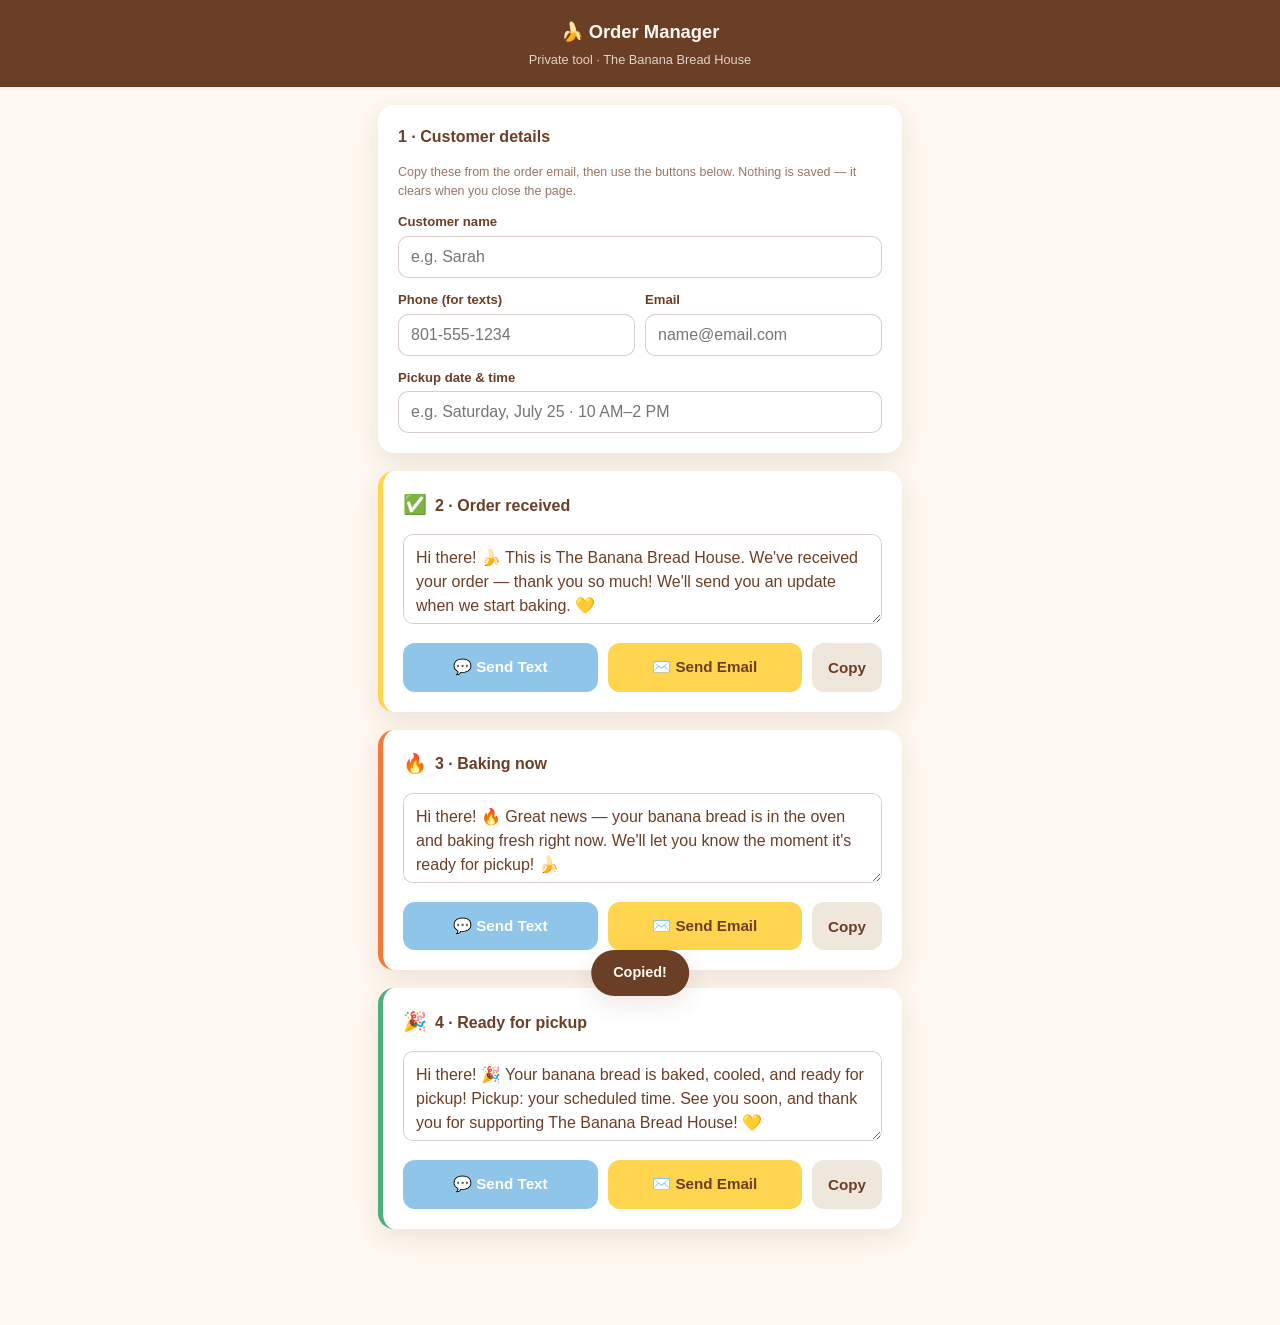
==== order-manager.html @ 83ee5b46 "Add files via upload" ====
<!DOCTYPE html>
<html lang="en">
<head>
<meta charset="UTF-8">
<meta name="viewport" content="width=device-width, initial-scale=1.0">
<title>Order Manager · The Banana Bread House</title>
<meta name="robots" content="noindex, nofollow">
<link rel="icon" type="image/png" href="../images/logo.png">
<style>
  :root {
    --yellow: #FFD54F;
    --brown: #6B3E26;
    --cream: #FFF8F0;
    --blue: #8EC5E9;
    --green: #4CAF7D;
    --radius: 16px;
    --shadow: 0 8px 24px rgba(107, 62, 38, 0.12);
  }
  * { box-sizing: border-box; }
  body {
    margin: 0;
    font-family: -apple-system, BlinkMacSystemFont, 'Segoe UI', Roboto, sans-serif;
    background: var(--cream);
    color: var(--brown);
    line-height: 1.5;
    padding-bottom: 60px;
  }
  header {
    background: var(--brown);
    color: var(--cream);
    padding: 18px 20px;
    text-align: center;
    position: sticky;
    top: 0;
    z-index: 10;
  }
  header h1 { margin: 0; font-size: 1.15rem; }
  header p { margin: 4px 0 0; font-size: 0.8rem; opacity: 0.8; }
  .wrap { max-width: 560px; margin: 0 auto; padding: 18px; }
  .card {
    background: #fff;
    border-radius: var(--radius);
    padding: 20px;
    box-shadow: var(--shadow);
    margin-bottom: 18px;
  }
  .card h2 {
    margin: 0 0 14px;
    font-size: 1rem;
    display: flex;
    align-items: center;
    gap: 8px;
  }
  label { display: block; font-weight: 700; font-size: 0.82rem; margin: 12px 0 4px; }
  input, textarea {
    width: 100%;
    padding: 11px 12px;
    border: 1px solid rgba(107, 62, 38, 0.25);
    border-radius: 10px;
    font-size: 1rem;
    font-family: inherit;
    color: var(--brown);
    background: #fff;
  }
  input:focus, textarea:focus { outline: 2px solid var(--blue); }
  textarea { resize: vertical; min-height: 90px; line-height: 1.5; }
  .row { display: flex; gap: 10px; }
  .row > div { flex: 1; }
  .stage {
    border-left: 5px solid var(--yellow);
  }
  .stage.baking { border-left-color: #F5793B; }
  .stage.ready { border-left-color: var(--green); }
  .stage .emoji { font-size: 1.2rem; }
  .btn-row { display: flex; gap: 10px; margin-top: 12px; flex-wrap: wrap; }
  .btn {
    flex: 1;
    min-width: 120px;
    text-align: center;
    padding: 13px 10px;
    border-radius: 12px;
    font-weight: 700;
    font-size: 0.95rem;
    text-decoration: none;
    border: none;
    cursor: pointer;
    display: inline-flex;
    align-items: center;
    justify-content: center;
    gap: 6px;
  }
  .btn-text { background: var(--blue); color: #fff; }
  .btn-email { background: var(--yellow); color: var(--brown); }
  .btn-copy { background: #efe7dc; color: var(--brown); flex: 0 0 auto; min-width: 0; padding: 13px 16px; }
  .btn:active { transform: scale(0.98); }
  .hint { font-size: 0.78rem; opacity: 0.7; margin: 10px 0 0; }
  .toast {
    position: fixed;
    bottom: 24px;
    left: 50%;
    transform: translateX(-50%) translateY(120px);
    background: var(--brown);
    color: var(--cream);
    padding: 12px 22px;
    border-radius: 30px;
    font-weight: 700;
    font-size: 0.9rem;
    transition: transform 0.25s ease;
    z-index: 50;
    box-shadow: var(--shadow);
  }
  .toast.show { transform: translateX(-50%) translateY(0); }
</style>
</head>
<body>

<header>
  <h1>🍌 Order Manager</h1>
  <p>Private tool · The Banana Bread House</p>
</header>

<div class="wrap">

  <!-- Customer details -->
  <div class="card">
    <h2>1 · Customer details</h2>
    <p class="hint" style="margin-top:0">Copy these from the order email, then use the buttons below. Nothing is saved — it clears when you close the page.</p>
    <label for="name">Customer name</label>
    <input type="text" id="name" placeholder="e.g. Sarah" autocomplete="off">
    <div class="row">
      <div>
        <label for="phone">Phone (for texts)</label>
        <input type="tel" id="phone" placeholder="801-555-1234" autocomplete="off">
      </div>
      <div>
        <label for="email">Email</label>
        <input type="email" id="email" placeholder="name@email.com" autocomplete="off">
      </div>
    </div>
    <label for="pickup">Pickup date &amp; time</label>
    <input type="text" id="pickup" placeholder="e.g. Saturday, July 25 · 10 AM–2 PM" autocomplete="off">
  </div>

  <!-- Stage 1: Received -->
  <div class="card stage">
    <h2><span class="emoji">✅</span> 2 · Order received</h2>
    <textarea id="msg-received" data-stage="received"></textarea>
    <div class="btn-row">
      <a class="btn btn-text" data-send="text" data-stage="received">💬 Send Text</a>
      <a class="btn btn-email" data-send="email" data-stage="received">✉️ Send Email</a>
      <button class="btn btn-copy" data-copy="received">Copy</button>
    </div>
  </div>

  <!-- Stage 2: Baking -->
  <div class="card stage baking">
    <h2><span class="emoji">🔥</span> 3 · Baking now</h2>
    <textarea id="msg-baking" data-stage="baking"></textarea>
    <div class="btn-row">
      <a class="btn btn-text" data-send="text" data-stage="baking">💬 Send Text</a>
      <a class="btn btn-email" data-send="email" data-stage="baking">✉️ Send Email</a>
      <button class="btn btn-copy" data-copy="baking">Copy</button>
    </div>
  </div>

  <!-- Stage 3: Ready -->
  <div class="card stage ready">
    <h2><span class="emoji">🎉</span> 4 · Ready for pickup</h2>
    <textarea id="msg-ready" data-stage="ready"></textarea>
    <div class="btn-row">
      <a class="btn btn-text" data-send="text" data-stage="ready">💬 Send Text</a>
      <a class="btn btn-email" data-send="email" data-stage="ready">✉️ Send Email</a>
      <button class="btn btn-copy" data-copy="ready">Copy</button>
    </div>
  </div>

</div>

<div class="toast" id="toast">Copied!</div>

<script>
  var nameEl = document.getElementById('name');
  var phoneEl = document.getElementById('phone');
  var emailEl = document.getElementById('email');
  var pickupEl = document.getElementById('pickup');

  // Message templates. {name} and {pickup} get filled in automatically.
  var TEMPLATES = {
    received:
      "Hi {name}! 🍌 This is The Banana Bread House. We've received your order — thank you so much! " +
      "We'll send you an update when we start baking. 💛",
    baking:
      "Hi {name}! 🔥 Great news — your banana bread is in the oven and baking fresh right now. " +
      "We'll let you know the moment it's ready for pickup! 🍌",
    ready:
      "Hi {name}! 🎉 Your banana bread is baked, cooled, and ready for pickup! " +
      "Pickup: {pickup}. See you soon, and thank you for supporting The Banana Bread House! 💛"
  };

  var SUBJECTS = {
    received: "We got your order! 🍌 — The Banana Bread House",
    baking: "Your banana bread is baking! 🔥 — The Banana Bread House",
    ready: "Your banana bread is ready for pickup! 🎉 — The Banana Bread House"
  };

  var textareas = {
    received: document.getElementById('msg-received'),
    baking: document.getElementById('msg-baking'),
    ready: document.getElementById('msg-ready')
  };

  // Tracks whether the baker manually edited a message, so we don't overwrite it.
  var edited = { received: false, baking: false, ready: false };

  function fill(tpl) {
    var name = nameEl.value.trim() || 'there';
    var pickup = pickupEl.value.trim() || 'your scheduled time';
    return tpl.replace(/\{name\}/g, name).replace(/\{pickup\}/g, pickup);
  }

  function refresh() {
    Object.keys(TEMPLATES).forEach(function (stage) {
      if (!edited[stage]) {
        textareas[stage].value = fill(TEMPLATES[stage]);
      }
    });
  }

  [nameEl, pickupEl].forEach(function (el) {
    el.addEventListener('input', refresh);
  });

  Object.keys(textareas).forEach(function (stage) {
    textareas[stage].addEventListener('input', function () { edited[stage] = true; });
  });

  function toast(text) {
    var t = document.getElementById('toast');
    t.textContent = text;
    t.classList.add('show');
    setTimeout(function () { t.classList.remove('show'); }, 1600);
  }

  // Copy buttons
  document.querySelectorAll('[data-copy]').forEach(function (btn) {
    btn.addEventListener('click', function () {
      var stage = btn.getAttribute('data-copy');
      var text = textareas[stage].value;
      if (navigator.clipboard) {
        navigator.clipboard.writeText(text).then(function () { toast('Message copied!'); });
      } else {
        textareas[stage].select();
        document.execCommand('copy');
        toast('Message copied!');
      }
    });
  });

  // Send Text / Send Email buttons
  document.querySelectorAll('[data-send]').forEach(function (btn) {
    btn.addEventListener('click', function (e) {
      var stage = btn.getAttribute('data-stage');
      var mode = btn.getAttribute('data-send');
      var body = textareas[stage].value;

      if (mode === 'text') {
        var phone = phoneEl.value.replace(/[^\d+]/g, '');
        if (!phone) { e.preventDefault(); toast('Add a phone number first'); return; }
        // iOS-friendly SMS link with prefilled body
        btn.href = 'sms:' + phone + '?&body=' + encodeURIComponent(body);
      } else {
        var email = emailEl.value.trim();
        if (!email) { e.preventDefault(); toast('Add an email first'); return; }
        btn.href = 'mailto:' + encodeURIComponent(email) +
                   '?subject=' + encodeURIComponent(SUBJECTS[stage]) +
                   '&body=' + encodeURIComponent(body);
      }
    });
  });

  refresh();
</script>

</body>
</html>
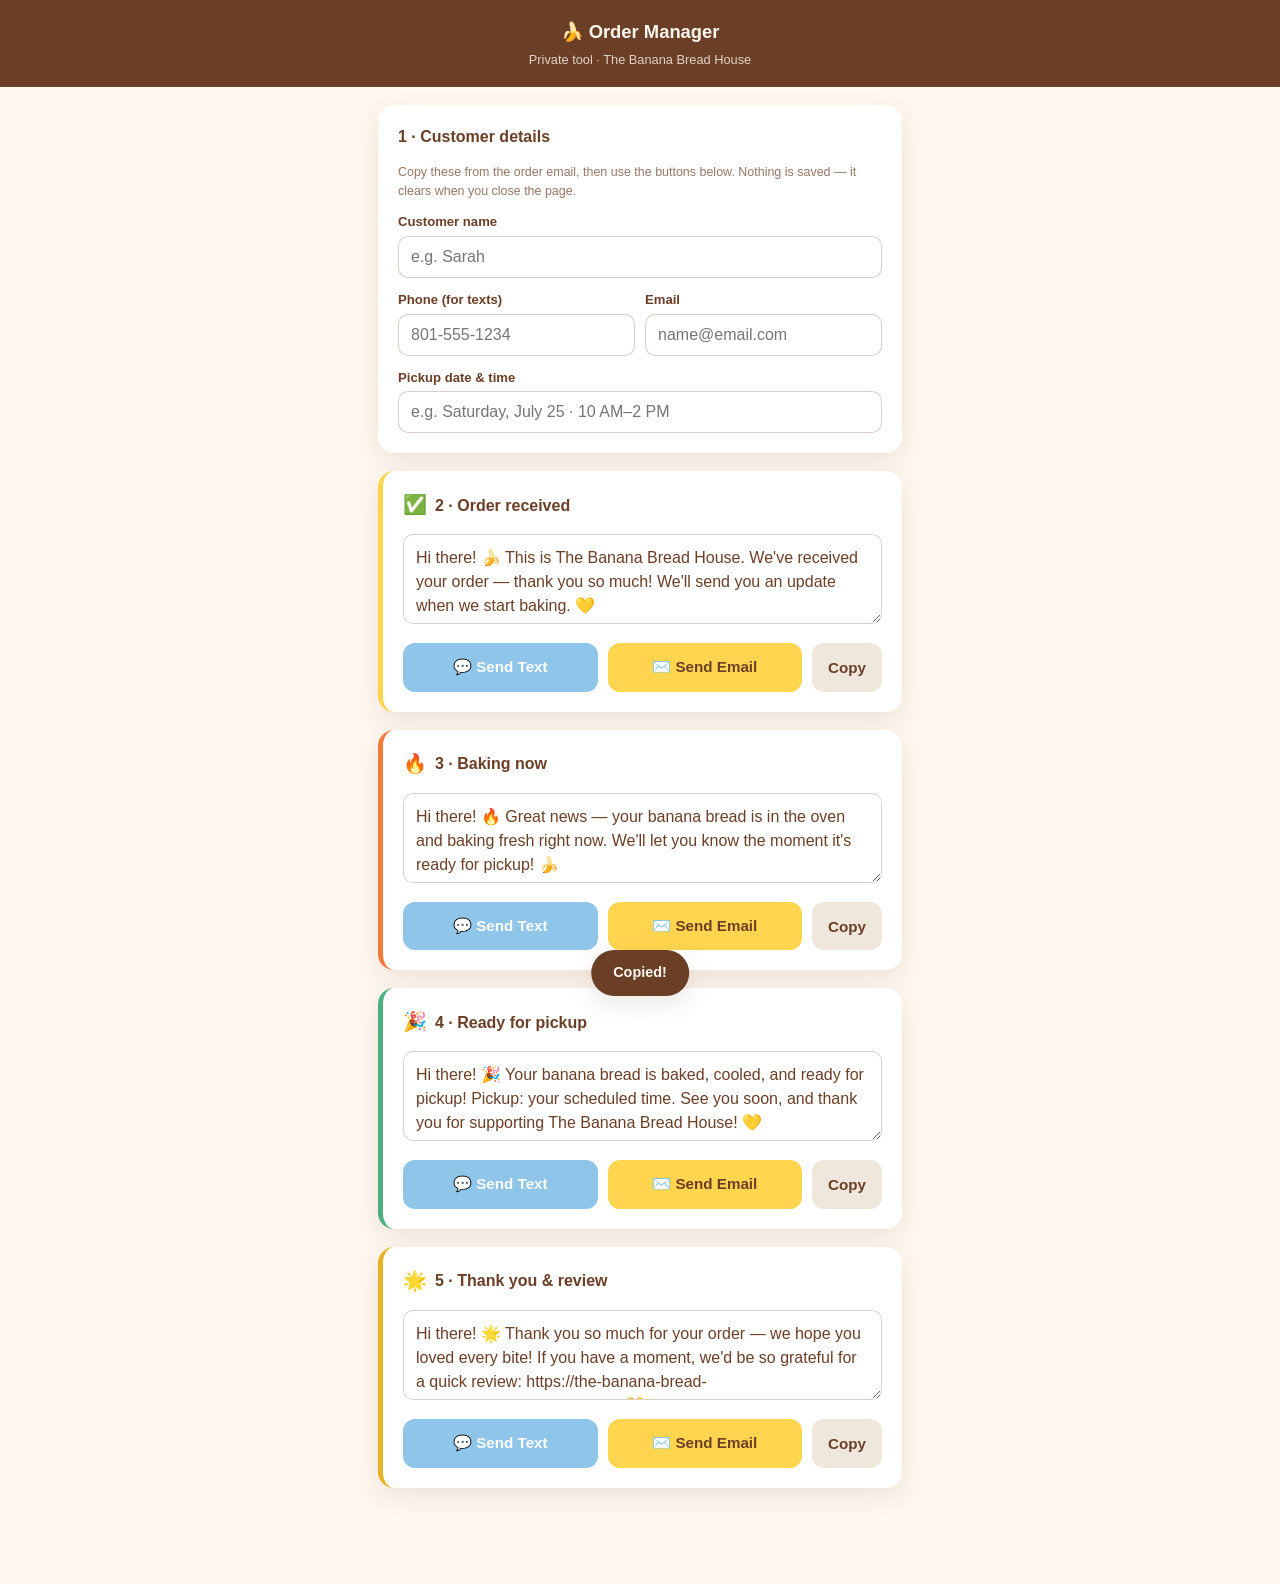
==== commit 387981a6: "Add files via upload" ====
--- a/order-manager.html
+++ b/order-manager.html
@@ -5,7 +5,7 @@
 <meta name="viewport" content="width=device-width, initial-scale=1.0">
 <title>Order Manager · The Banana Bread House</title>
 <meta name="robots" content="noindex, nofollow">
-<link rel="icon" type="image/png" href="../images/logo.png">
+<link rel="icon" type="image/png" href="images/logo.png">
 <style>
   :root {
     --yellow: #FFD54F;
@@ -71,6 +71,7 @@
   }
   .stage.baking { border-left-color: #F5793B; }
   .stage.ready { border-left-color: var(--green); }
+  .stage.review { border-left-color: #E4B429; }
   .stage .emoji { font-size: 1.2rem; }
   .btn-row { display: flex; gap: 10px; margin-top: 12px; flex-wrap: wrap; }
   .btn {
@@ -174,6 +175,17 @@
     </div>
   </div>
 
+  <!-- Stage 4: Thank you + review -->
+  <div class="card stage review">
+    <h2><span class="emoji">🌟</span> 5 · Thank you &amp; review</h2>
+    <textarea id="msg-review" data-stage="review"></textarea>
+    <div class="btn-row">
+      <a class="btn btn-text" data-send="text" data-stage="review">💬 Send Text</a>
+      <a class="btn btn-email" data-send="email" data-stage="review">✉️ Send Email</a>
+      <button class="btn btn-copy" data-copy="review">Copy</button>
+    </div>
+  </div>
+
 </div>
 
 <div class="toast" id="toast">Copied!</div>
@@ -194,23 +206,29 @@
       "We'll let you know the moment it's ready for pickup! 🍌",
     ready:
       "Hi {name}! 🎉 Your banana bread is baked, cooled, and ready for pickup! " +
-      "Pickup: {pickup}. See you soon, and thank you for supporting The Banana Bread House! 💛"
+      "Pickup: {pickup}. See you soon, and thank you for supporting The Banana Bread House! 💛",
+    review:
+      "Hi {name}! 🌟 Thank you so much for your order — we hope you loved every bite! " +
+      "If you have a moment, we'd be so grateful for a quick review: " +
+      "https://the-banana-bread-house.netlify.app/review.html 💛"
   };
 
   var SUBJECTS = {
     received: "We got your order! 🍌 — The Banana Bread House",
     baking: "Your banana bread is baking! 🔥 — The Banana Bread House",
-    ready: "Your banana bread is ready for pickup! 🎉 — The Banana Bread House"
+    ready: "Your banana bread is ready for pickup! 🎉 — The Banana Bread House",
+    review: "Thank you from The Banana Bread House! 🌟"
   };
 
   var textareas = {
     received: document.getElementById('msg-received'),
     baking: document.getElementById('msg-baking'),
-    ready: document.getElementById('msg-ready')
+    ready: document.getElementById('msg-ready'),
+    review: document.getElementById('msg-review')
   };
 
   // Tracks whether the baker manually edited a message, so we don't overwrite it.
-  var edited = { received: false, baking: false, ready: false };
+  var edited = { received: false, baking: false, ready: false, review: false };
 
   function fill(tpl) {
     var name = nameEl.value.trim() || 'there';
